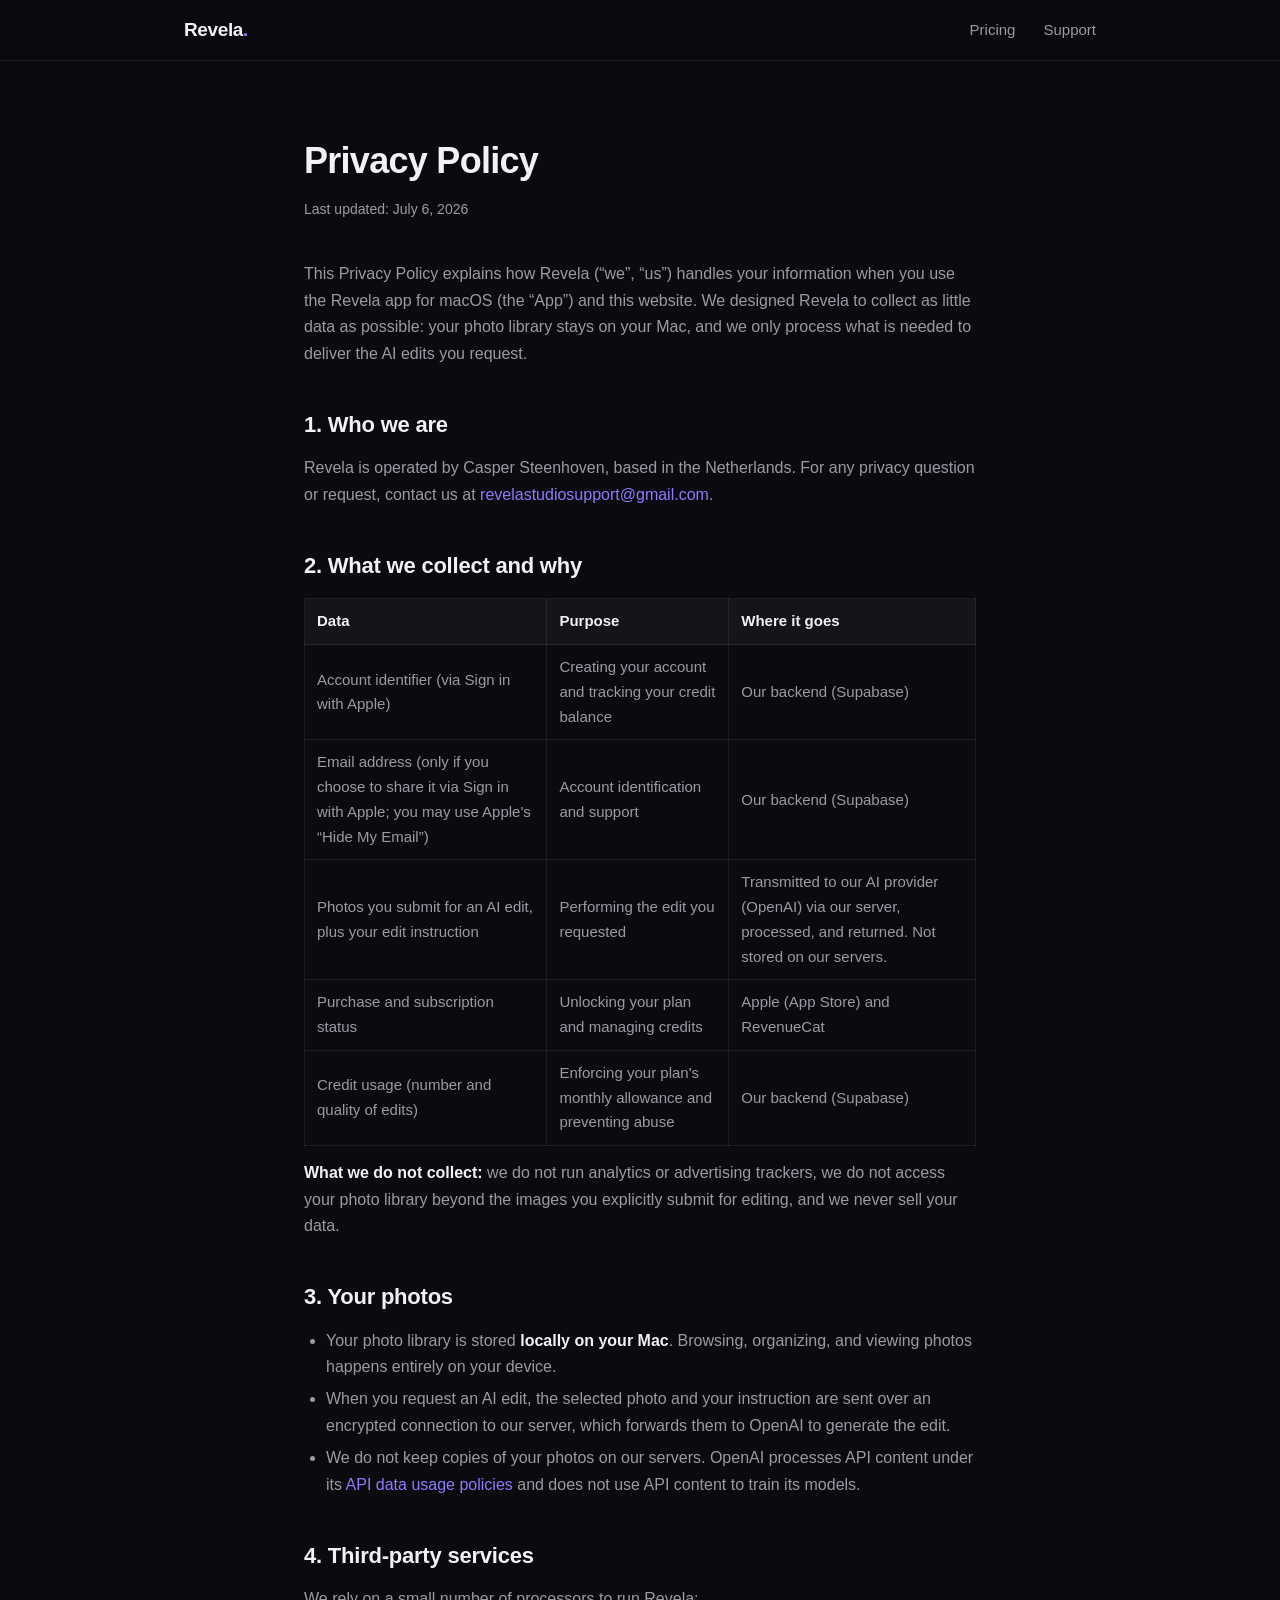
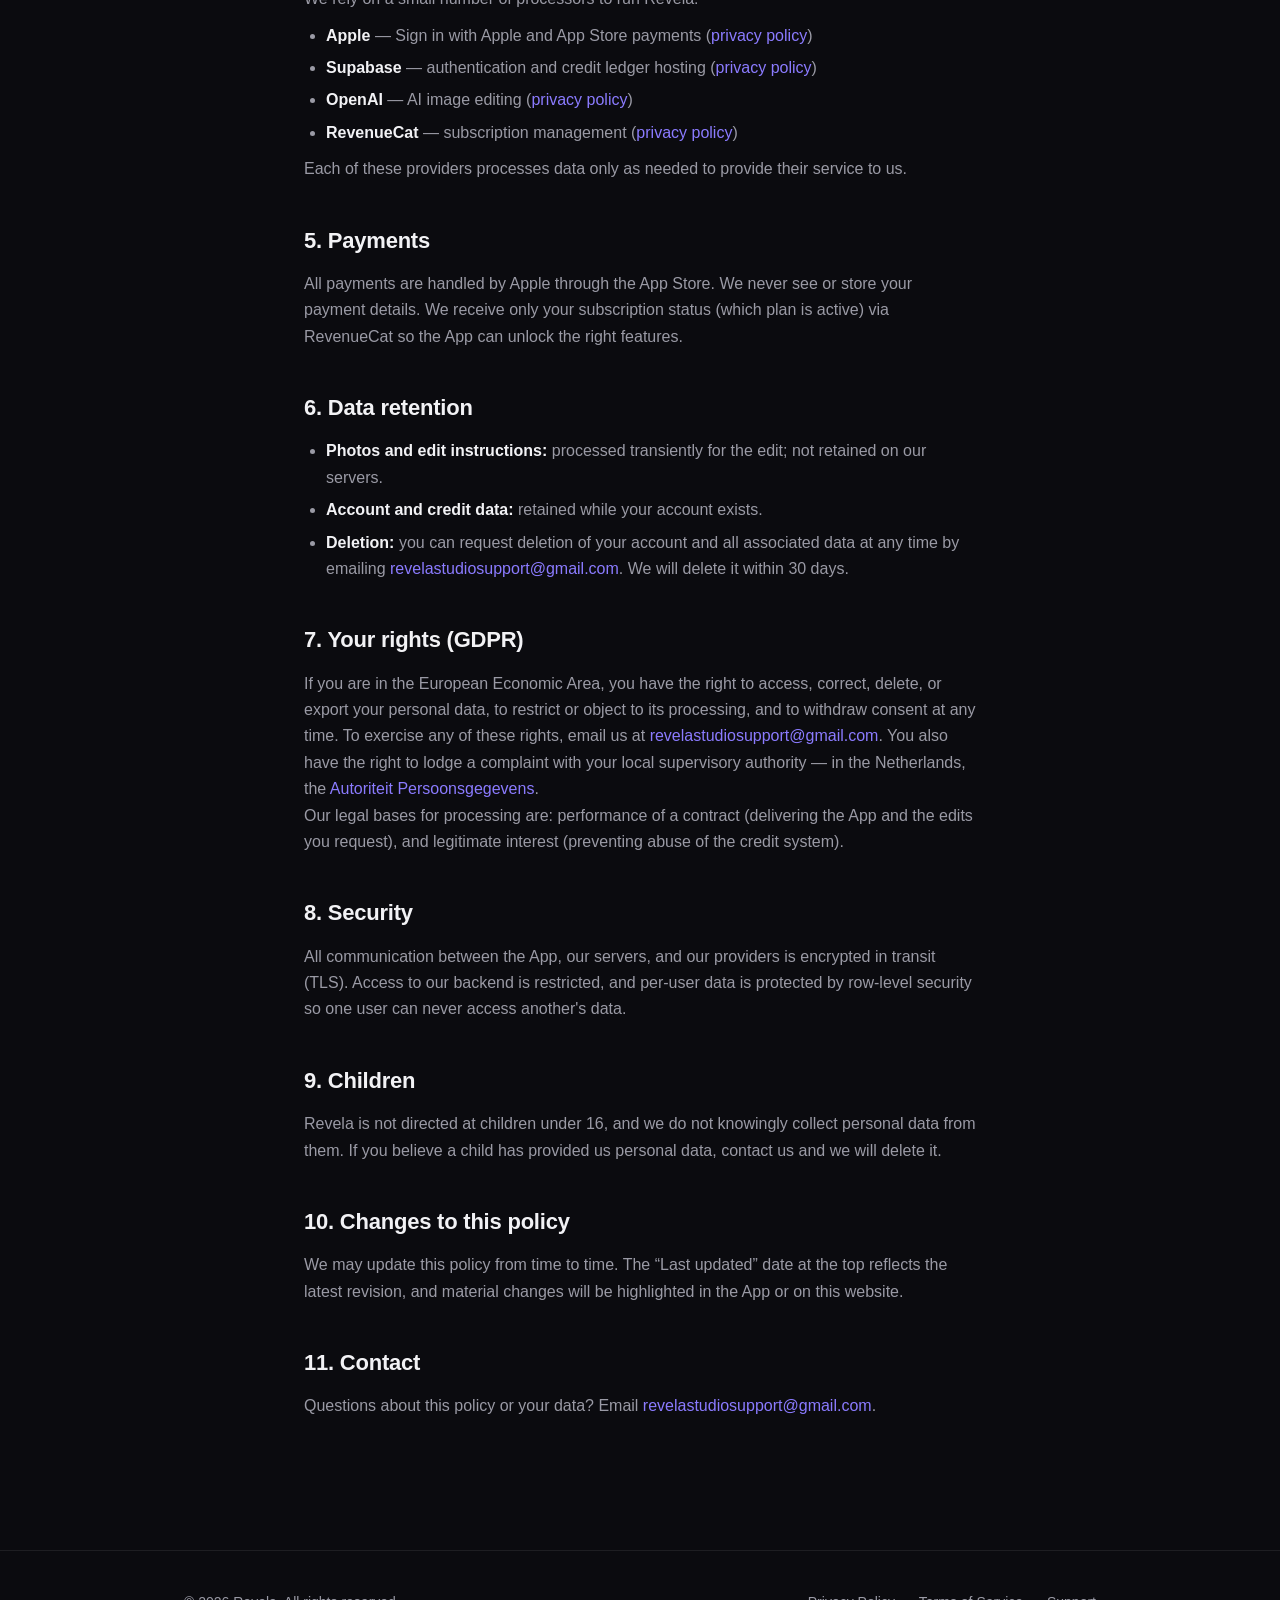
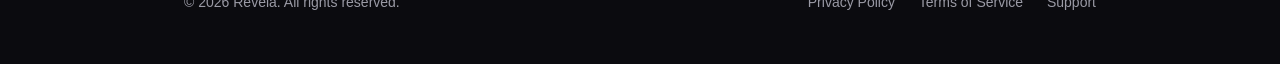
==== privacy.html @ b55bc23b "Revela marketing site + privacy, terms, support pages Co-Authored-By: Claude Fable 5 <noreply@anthro" ====
<!DOCTYPE html>
<html lang="en">
<head>
  <meta charset="UTF-8">
  <meta name="viewport" content="width=device-width, initial-scale=1.0">
  <title>Privacy Policy — Revela</title>
  <meta name="description" content="Privacy Policy for Revela, the AI photo editor for Mac.">
  <link rel="stylesheet" href="style.css">
</head>
<body>

<nav>
  <div class="wrap">
    <a class="brand" href="index.html">Revela<span>.</span></a>
    <div class="links">
      <a href="index.html#pricing">Pricing</a>
      <a href="support.html">Support</a>
    </div>
  </div>
</nav>

<main class="legal">
  <h1>Privacy Policy</h1>
  <p class="updated">Last updated: July 6, 2026</p>

  <p>This Privacy Policy explains how Revela (“we”, “us”) handles your information when you use the Revela app for macOS (the “App”) and this website. We designed Revela to collect as little data as possible: your photo library stays on your Mac, and we only process what is needed to deliver the AI edits you request.</p>

  <h2>1. Who we are</h2>
  <p>Revela is operated by Casper Steenhoven, based in the Netherlands. For any privacy question or request, contact us at <a href="mailto:revelastudiosupport@gmail.com">revelastudiosupport@gmail.com</a>.</p>

  <h2>2. What we collect and why</h2>
  <table>
    <tr><th>Data</th><th>Purpose</th><th>Where it goes</th></tr>
    <tr>
      <td>Account identifier (via Sign in with Apple)</td>
      <td>Creating your account and tracking your credit balance</td>
      <td>Our backend (Supabase)</td>
    </tr>
    <tr>
      <td>Email address (only if you choose to share it via Sign in with Apple; you may use Apple's “Hide My Email”)</td>
      <td>Account identification and support</td>
      <td>Our backend (Supabase)</td>
    </tr>
    <tr>
      <td>Photos you submit for an AI edit, plus your edit instruction</td>
      <td>Performing the edit you requested</td>
      <td>Transmitted to our AI provider (OpenAI) via our server, processed, and returned. Not stored on our servers.</td>
    </tr>
    <tr>
      <td>Purchase and subscription status</td>
      <td>Unlocking your plan and managing credits</td>
      <td>Apple (App Store) and RevenueCat</td>
    </tr>
    <tr>
      <td>Credit usage (number and quality of edits)</td>
      <td>Enforcing your plan's monthly allowance and preventing abuse</td>
      <td>Our backend (Supabase)</td>
    </tr>
  </table>

  <p><strong>What we do not collect:</strong> we do not run analytics or advertising trackers, we do not access your photo library beyond the images you explicitly submit for editing, and we never sell your data.</p>

  <h2>3. Your photos</h2>
  <ul>
    <li>Your photo library is stored <strong>locally on your Mac</strong>. Browsing, organizing, and viewing photos happens entirely on your device.</li>
    <li>When you request an AI edit, the selected photo and your instruction are sent over an encrypted connection to our server, which forwards them to OpenAI to generate the edit.</li>
    <li>We do not keep copies of your photos on our servers. OpenAI processes API content under its <a href="https://openai.com/policies/api-data-usage-policies" rel="noopener">API data usage policies</a> and does not use API content to train its models.</li>
  </ul>

  <h2>4. Third-party services</h2>
  <p>We rely on a small number of processors to run Revela:</p>
  <ul>
    <li><strong>Apple</strong> — Sign in with Apple and App Store payments (<a href="https://www.apple.com/legal/privacy/" rel="noopener">privacy policy</a>)</li>
    <li><strong>Supabase</strong> — authentication and credit ledger hosting (<a href="https://supabase.com/privacy" rel="noopener">privacy policy</a>)</li>
    <li><strong>OpenAI</strong> — AI image editing (<a href="https://openai.com/policies/privacy-policy" rel="noopener">privacy policy</a>)</li>
    <li><strong>RevenueCat</strong> — subscription management (<a href="https://www.revenuecat.com/privacy" rel="noopener">privacy policy</a>)</li>
  </ul>
  <p>Each of these providers processes data only as needed to provide their service to us.</p>

  <h2>5. Payments</h2>
  <p>All payments are handled by Apple through the App Store. We never see or store your payment details. We receive only your subscription status (which plan is active) via RevenueCat so the App can unlock the right features.</p>

  <h2>6. Data retention</h2>
  <ul>
    <li><strong>Photos and edit instructions:</strong> processed transiently for the edit; not retained on our servers.</li>
    <li><strong>Account and credit data:</strong> retained while your account exists.</li>
    <li><strong>Deletion:</strong> you can request deletion of your account and all associated data at any time by emailing <a href="mailto:revelastudiosupport@gmail.com">revelastudiosupport@gmail.com</a>. We will delete it within 30 days.</li>
  </ul>

  <h2>7. Your rights (GDPR)</h2>
  <p>If you are in the European Economic Area, you have the right to access, correct, delete, or export your personal data, to restrict or object to its processing, and to withdraw consent at any time. To exercise any of these rights, email us at <a href="mailto:revelastudiosupport@gmail.com">revelastudiosupport@gmail.com</a>. You also have the right to lodge a complaint with your local supervisory authority — in the Netherlands, the <a href="https://autoriteitpersoonsgegevens.nl" rel="noopener">Autoriteit Persoonsgegevens</a>.</p>
  <p>Our legal bases for processing are: performance of a contract (delivering the App and the edits you request), and legitimate interest (preventing abuse of the credit system).</p>

  <h2>8. Security</h2>
  <p>All communication between the App, our servers, and our providers is encrypted in transit (TLS). Access to our backend is restricted, and per-user data is protected by row-level security so one user can never access another's data.</p>

  <h2>9. Children</h2>
  <p>Revela is not directed at children under 16, and we do not knowingly collect personal data from them. If you believe a child has provided us personal data, contact us and we will delete it.</p>

  <h2>10. Changes to this policy</h2>
  <p>We may update this policy from time to time. The “Last updated” date at the top reflects the latest revision, and material changes will be highlighted in the App or on this website.</p>

  <h2>11. Contact</h2>
  <p>Questions about this policy or your data? Email <a href="mailto:revelastudiosupport@gmail.com">revelastudiosupport@gmail.com</a>.</p>
</main>

<footer>
  <div class="wrap">
    <div>© 2026 Revela. All rights reserved.</div>
    <div>
      <a href="privacy.html">Privacy Policy</a>
      <a href="terms.html">Terms of Service</a>
      <a href="support.html">Support</a>
    </div>
  </div>
</footer>

</body>
</html>
---- style.css ----
/* Revela — marketing site. Calm, premium, dark. */

:root {
  --bg: #0b0b0f;
  --bg-raised: #14141a;
  --border: rgba(255, 255, 255, 0.08);
  --text: #f2f2f5;
  --text-dim: #9a9aa5;
  --accent: #8b7bff;
  --accent-soft: rgba(139, 123, 255, 0.14);
  --radius: 14px;
  --max: 960px;
}

* { margin: 0; padding: 0; box-sizing: border-box; }

html { scroll-behavior: smooth; }

body {
  background: var(--bg);
  color: var(--text);
  font-family: -apple-system, BlinkMacSystemFont, "SF Pro Text", "Segoe UI", Inter, sans-serif;
  font-size: 17px;
  line-height: 1.65;
  -webkit-font-smoothing: antialiased;
}

a { color: var(--accent); text-decoration: none; }
a:hover { text-decoration: underline; }

.wrap { max-width: var(--max); margin: 0 auto; padding: 0 24px; }

/* Nav */
nav {
  position: sticky; top: 0; z-index: 10;
  backdrop-filter: blur(20px);
  background: rgba(11, 11, 15, 0.75);
  border-bottom: 1px solid var(--border);
}
nav .wrap {
  display: flex; align-items: center; justify-content: space-between;
  height: 60px;
}
.brand {
  font-weight: 700; font-size: 19px; letter-spacing: -0.02em;
  color: var(--text);
}
.brand:hover { text-decoration: none; }
.brand span { color: var(--accent); }
nav .links { display: flex; gap: 28px; font-size: 15px; }
nav .links a { color: var(--text-dim); }
nav .links a:hover { color: var(--text); text-decoration: none; }

/* Hero */
.hero { padding: 110px 0 80px; text-align: center; position: relative; overflow: hidden; }
.hero::before {
  content: ""; position: absolute; inset: -40% 0 auto 0; height: 600px;
  background: radial-gradient(ellipse at 50% 0%, var(--accent-soft), transparent 65%);
  pointer-events: none;
}
.hero h1 {
  font-size: clamp(38px, 6vw, 62px);
  font-weight: 800; letter-spacing: -0.03em; line-height: 1.08;
  margin-bottom: 20px; position: relative;
}
.hero h1 em { font-style: normal; color: var(--accent); }
.hero p.lede {
  font-size: 21px; color: var(--text-dim); max-width: 560px;
  margin: 0 auto 36px; position: relative;
}
.cta {
  display: inline-block; padding: 14px 30px; border-radius: 999px;
  background: var(--accent); color: #0b0b0f; font-weight: 600; font-size: 16px;
  transition: transform 0.15s ease, box-shadow 0.15s ease;
  position: relative;
}
.cta:hover { text-decoration: none; transform: translateY(-1px); box-shadow: 0 8px 30px var(--accent-soft); }
.cta.ghost {
  background: transparent; color: var(--text);
  border: 1px solid var(--border); margin-left: 12px;
}
.hero .note { margin-top: 18px; font-size: 14px; color: var(--text-dim); position: relative; }

/* Sections */
section { padding: 72px 0; }
section h2 {
  font-size: 32px; font-weight: 700; letter-spacing: -0.02em;
  text-align: center; margin-bottom: 12px;
}
section .sub {
  text-align: center; color: var(--text-dim); max-width: 540px;
  margin: 0 auto 48px;
}

/* Feature grid */
.grid { display: grid; grid-template-columns: repeat(3, 1fr); gap: 18px; }
@media (max-width: 760px) { .grid { grid-template-columns: 1fr; } }
.card {
  background: var(--bg-raised); border: 1px solid var(--border);
  border-radius: var(--radius); padding: 26px;
}
.card .icon { font-size: 26px; margin-bottom: 12px; }
.card h3 { font-size: 17px; font-weight: 600; margin-bottom: 6px; }
.card p { font-size: 15px; color: var(--text-dim); }

/* How it works */
.steps { display: grid; grid-template-columns: repeat(3, 1fr); gap: 18px; counter-reset: step; }
@media (max-width: 760px) { .steps { grid-template-columns: 1fr; } }
.step {
  padding: 26px; border-radius: var(--radius);
  border: 1px solid var(--border);
}
.step::before {
  counter-increment: step; content: counter(step);
  display: inline-flex; align-items: center; justify-content: center;
  width: 30px; height: 30px; border-radius: 999px;
  background: var(--accent-soft); color: var(--accent);
  font-weight: 700; font-size: 14px; margin-bottom: 14px;
}
.step h3 { font-size: 17px; margin-bottom: 6px; }
.step p { font-size: 15px; color: var(--text-dim); }

/* Pricing */
.plans { display: grid; grid-template-columns: repeat(3, 1fr); gap: 18px; align-items: stretch; }
@media (max-width: 760px) { .plans { grid-template-columns: 1fr; } }
.plan {
  background: var(--bg-raised); border: 1px solid var(--border);
  border-radius: var(--radius); padding: 30px 26px;
  display: flex; flex-direction: column;
}
.plan.featured { border-color: var(--accent); box-shadow: 0 0 40px var(--accent-soft); }
.plan .name { font-weight: 600; font-size: 15px; color: var(--text-dim); text-transform: uppercase; letter-spacing: 0.06em; }
.plan .price { font-size: 36px; font-weight: 800; letter-spacing: -0.02em; margin: 10px 0 2px; }
.plan .per { font-size: 14px; color: var(--text-dim); margin-bottom: 20px; }
.plan ul { list-style: none; flex: 1; }
.plan li { font-size: 15px; color: var(--text-dim); padding: 7px 0; border-top: 1px solid var(--border); }
.plan li::before { content: "✓  "; color: var(--accent); }

/* FAQ */
.faq { max-width: 680px; margin: 0 auto; }
.faq details {
  border: 1px solid var(--border); border-radius: var(--radius);
  padding: 18px 22px; margin-bottom: 10px; background: var(--bg-raised);
}
.faq summary { cursor: pointer; font-weight: 600; font-size: 16px; }
.faq details p { margin-top: 10px; color: var(--text-dim); font-size: 15px; }

/* Legal pages */
.legal { max-width: 720px; margin: 0 auto; padding: 70px 24px 90px; }
.legal h1 { font-size: 36px; letter-spacing: -0.02em; margin-bottom: 8px; }
.legal .updated { color: var(--text-dim); font-size: 14px; margin-bottom: 40px; }
.legal h2 { font-size: 22px; margin: 40px 0 12px; letter-spacing: -0.01em; }
.legal p, .legal li { color: var(--text-dim); font-size: 16px; }
.legal ul { padding-left: 22px; margin: 10px 0; }
.legal li { margin: 6px 0; }
.legal strong { color: var(--text); }
.legal table { width: 100%; border-collapse: collapse; margin: 14px 0; font-size: 15px; }
.legal th, .legal td { text-align: left; padding: 10px 12px; border: 1px solid var(--border); color: var(--text-dim); }
.legal th { color: var(--text); background: var(--bg-raised); }

/* Footer */
footer { border-top: 1px solid var(--border); padding: 40px 0 50px; margin-top: 40px; }
footer .wrap { display: flex; justify-content: space-between; flex-wrap: wrap; gap: 16px; font-size: 14px; color: var(--text-dim); }
footer a { color: var(--text-dim); margin-left: 20px; }
footer a:first-child { margin-left: 0; }
footer a:hover { color: var(--text); }
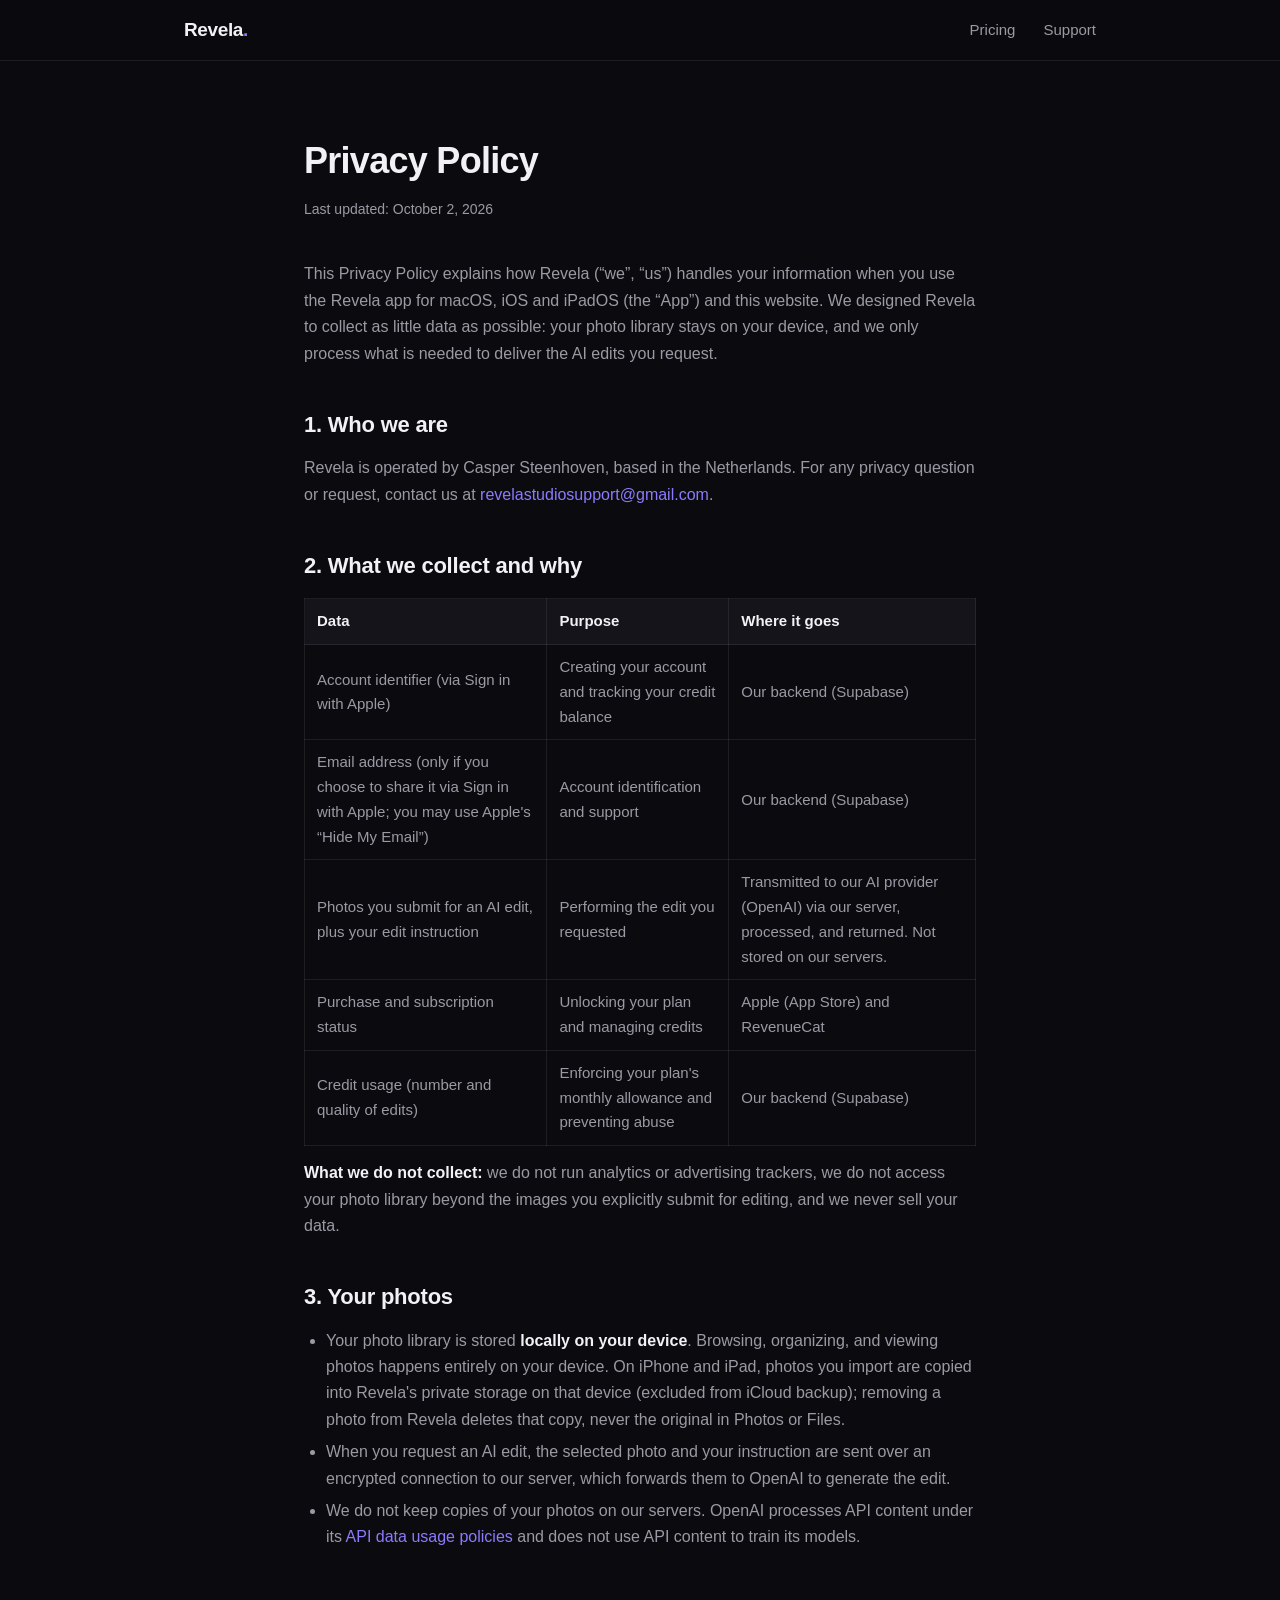
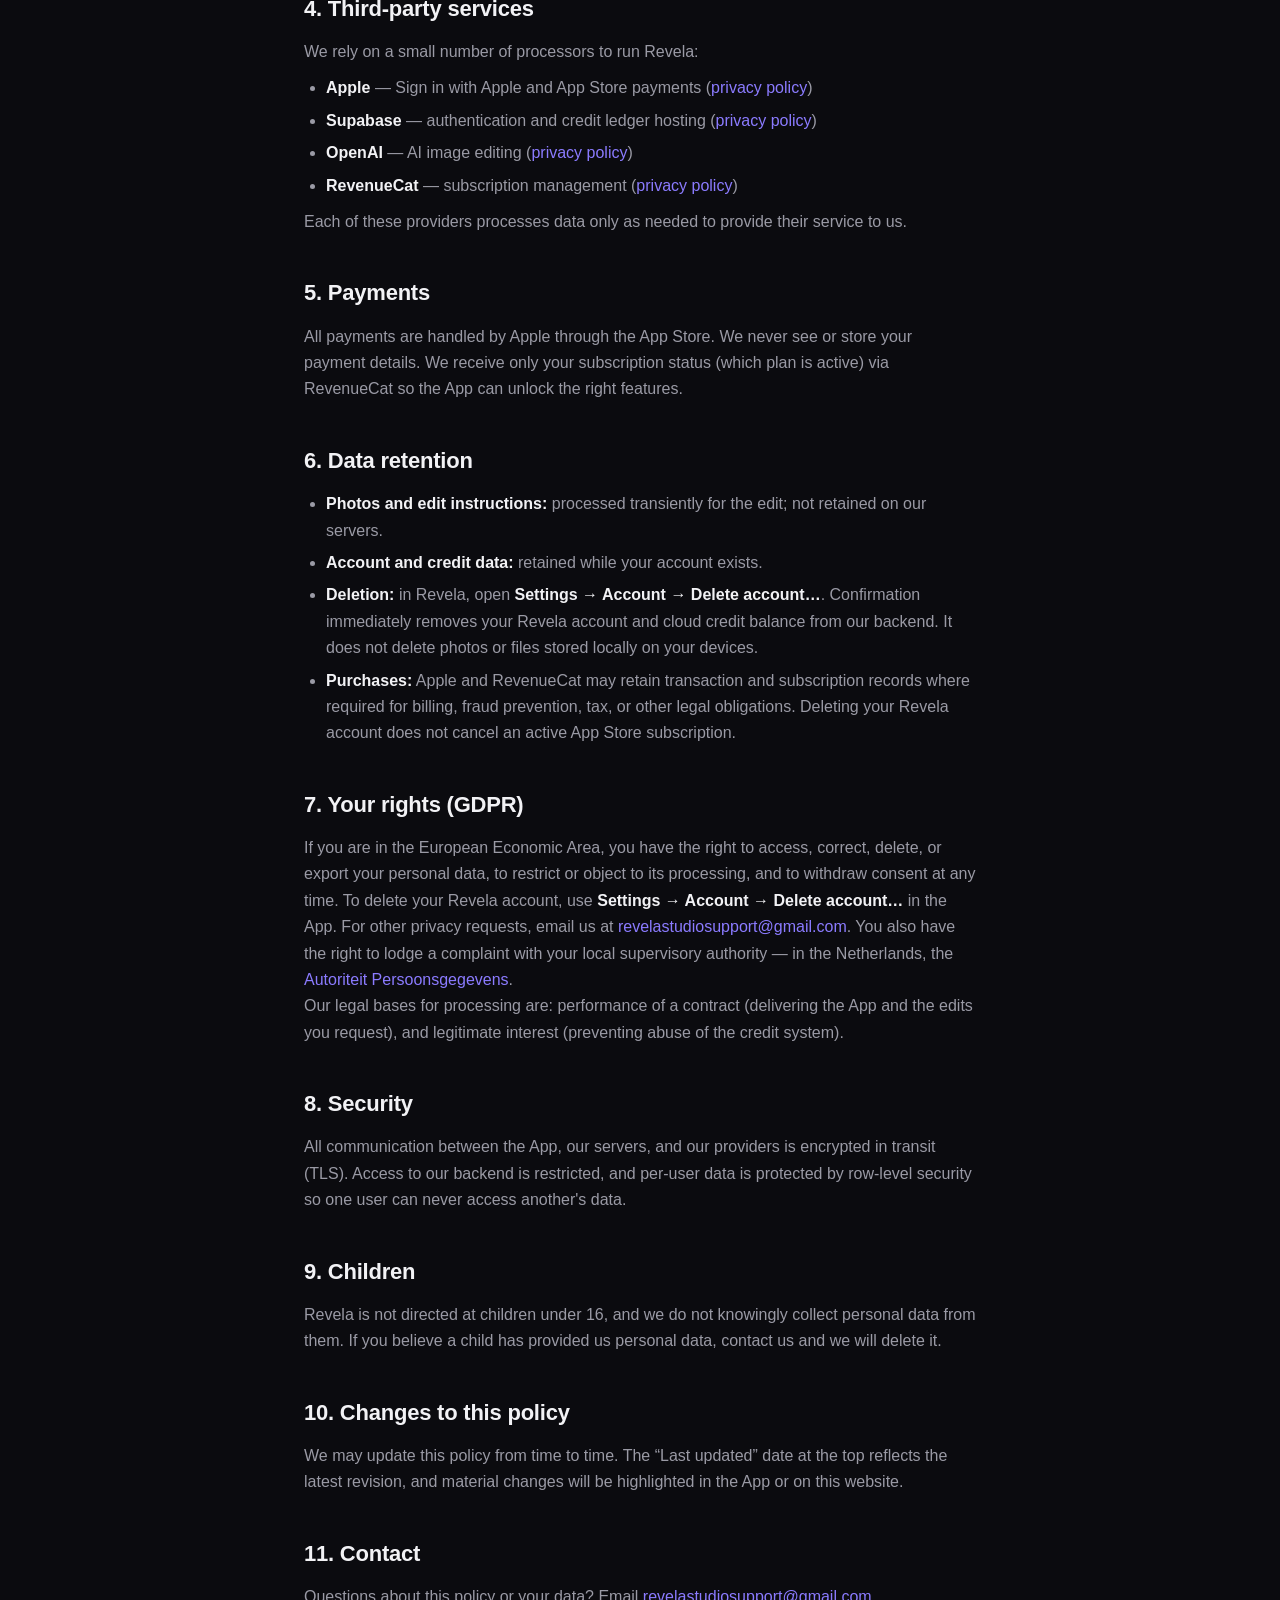
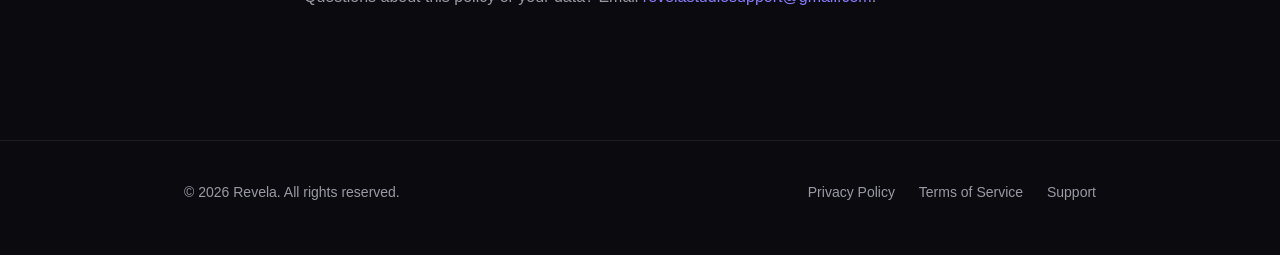
==== commit 161fef45: "iPhone and iPad, weekly credits, fair use, in-app account deletion Co-Authored-By: Claude Opus 5.5 <" ====
--- a/privacy.html
+++ b/privacy.html
@@ -4,7 +4,7 @@
   <meta charset="UTF-8">
   <meta name="viewport" content="width=device-width, initial-scale=1.0">
   <title>Privacy Policy — Revela</title>
-  <meta name="description" content="Privacy Policy for Revela, the AI photo editor for Mac.">
+  <meta name="description" content="Privacy Policy for Revela, the AI photo editor for Mac, iPhone and iPad.">
   <link rel="stylesheet" href="style.css">
 </head>
 <body>
@@ -21,9 +21,9 @@
 
 <main class="legal">
   <h1>Privacy Policy</h1>
-  <p class="updated">Last updated: July 6, 2026</p>
+  <p class="updated">Last updated: October 2, 2026</p>
 
-  <p>This Privacy Policy explains how Revela (“we”, “us”) handles your information when you use the Revela app for macOS (the “App”) and this website. We designed Revela to collect as little data as possible: your photo library stays on your Mac, and we only process what is needed to deliver the AI edits you request.</p>
+  <p>This Privacy Policy explains how Revela (“we”, “us”) handles your information when you use the Revela app for macOS, iOS and iPadOS (the “App”) and this website. We designed Revela to collect as little data as possible: your photo library stays on your device, and we only process what is needed to deliver the AI edits you request.</p>
 
   <h2>1. Who we are</h2>
   <p>Revela is operated by Casper Steenhoven, based in the Netherlands. For any privacy question or request, contact us at <a href="mailto:revelastudiosupport@gmail.com">revelastudiosupport@gmail.com</a>.</p>
@@ -62,7 +62,7 @@
 
   <h2>3. Your photos</h2>
   <ul>
-    <li>Your photo library is stored <strong>locally on your Mac</strong>. Browsing, organizing, and viewing photos happens entirely on your device.</li>
+    <li>Your photo library is stored <strong>locally on your device</strong>. Browsing, organizing, and viewing photos happens entirely on your device. On iPhone and iPad, photos you import are copied into Revela's private storage on that device (excluded from iCloud backup); removing a photo from Revela deletes that copy, never the original in Photos or Files.</li>
     <li>When you request an AI edit, the selected photo and your instruction are sent over an encrypted connection to our server, which forwards them to OpenAI to generate the edit.</li>
     <li>We do not keep copies of your photos on our servers. OpenAI processes API content under its <a href="https://openai.com/policies/api-data-usage-policies" rel="noopener">API data usage policies</a> and does not use API content to train its models.</li>
   </ul>
@@ -84,11 +84,12 @@
   <ul>
     <li><strong>Photos and edit instructions:</strong> processed transiently for the edit; not retained on our servers.</li>
     <li><strong>Account and credit data:</strong> retained while your account exists.</li>
-    <li><strong>Deletion:</strong> you can request deletion of your account and all associated data at any time by emailing <a href="mailto:revelastudiosupport@gmail.com">revelastudiosupport@gmail.com</a>. We will delete it within 30 days.</li>
+    <li><strong>Deletion:</strong> in Revela, open <strong>Settings → Account → Delete account…</strong>. Confirmation immediately removes your Revela account and cloud credit balance from our backend. It does not delete photos or files stored locally on your devices.</li>
+    <li><strong>Purchases:</strong> Apple and RevenueCat may retain transaction and subscription records where required for billing, fraud prevention, tax, or other legal obligations. Deleting your Revela account does not cancel an active App Store subscription.</li>
   </ul>
 
   <h2>7. Your rights (GDPR)</h2>
-  <p>If you are in the European Economic Area, you have the right to access, correct, delete, or export your personal data, to restrict or object to its processing, and to withdraw consent at any time. To exercise any of these rights, email us at <a href="mailto:revelastudiosupport@gmail.com">revelastudiosupport@gmail.com</a>. You also have the right to lodge a complaint with your local supervisory authority — in the Netherlands, the <a href="https://autoriteitpersoonsgegevens.nl" rel="noopener">Autoriteit Persoonsgegevens</a>.</p>
+  <p>If you are in the European Economic Area, you have the right to access, correct, delete, or export your personal data, to restrict or object to its processing, and to withdraw consent at any time. To delete your Revela account, use <strong>Settings → Account → Delete account…</strong> in the App. For other privacy requests, email us at <a href="mailto:revelastudiosupport@gmail.com">revelastudiosupport@gmail.com</a>. You also have the right to lodge a complaint with your local supervisory authority — in the Netherlands, the <a href="https://autoriteitpersoonsgegevens.nl" rel="noopener">Autoriteit Persoonsgegevens</a>.</p>
   <p>Our legal bases for processing are: performance of a contract (delivering the App and the edits you request), and legitimate interest (preventing abuse of the credit system).</p>
 
   <h2>8. Security</h2>
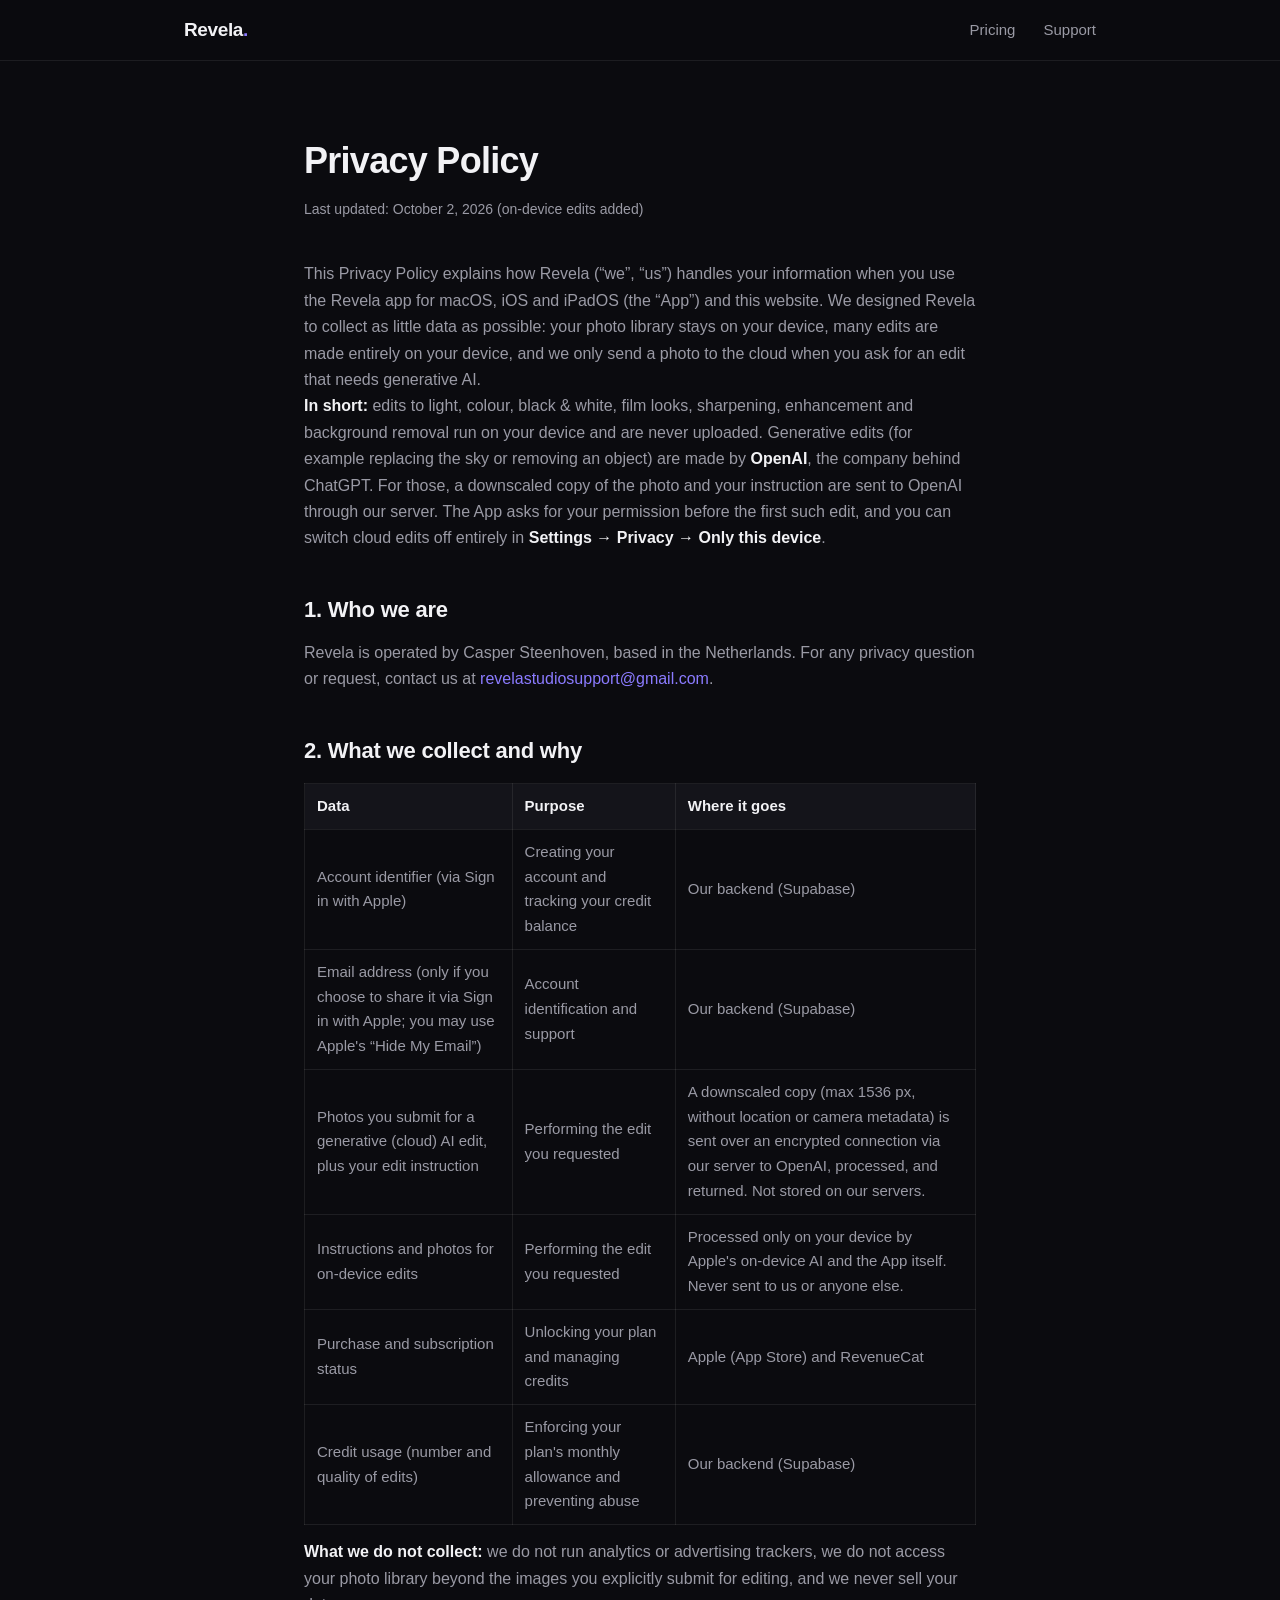
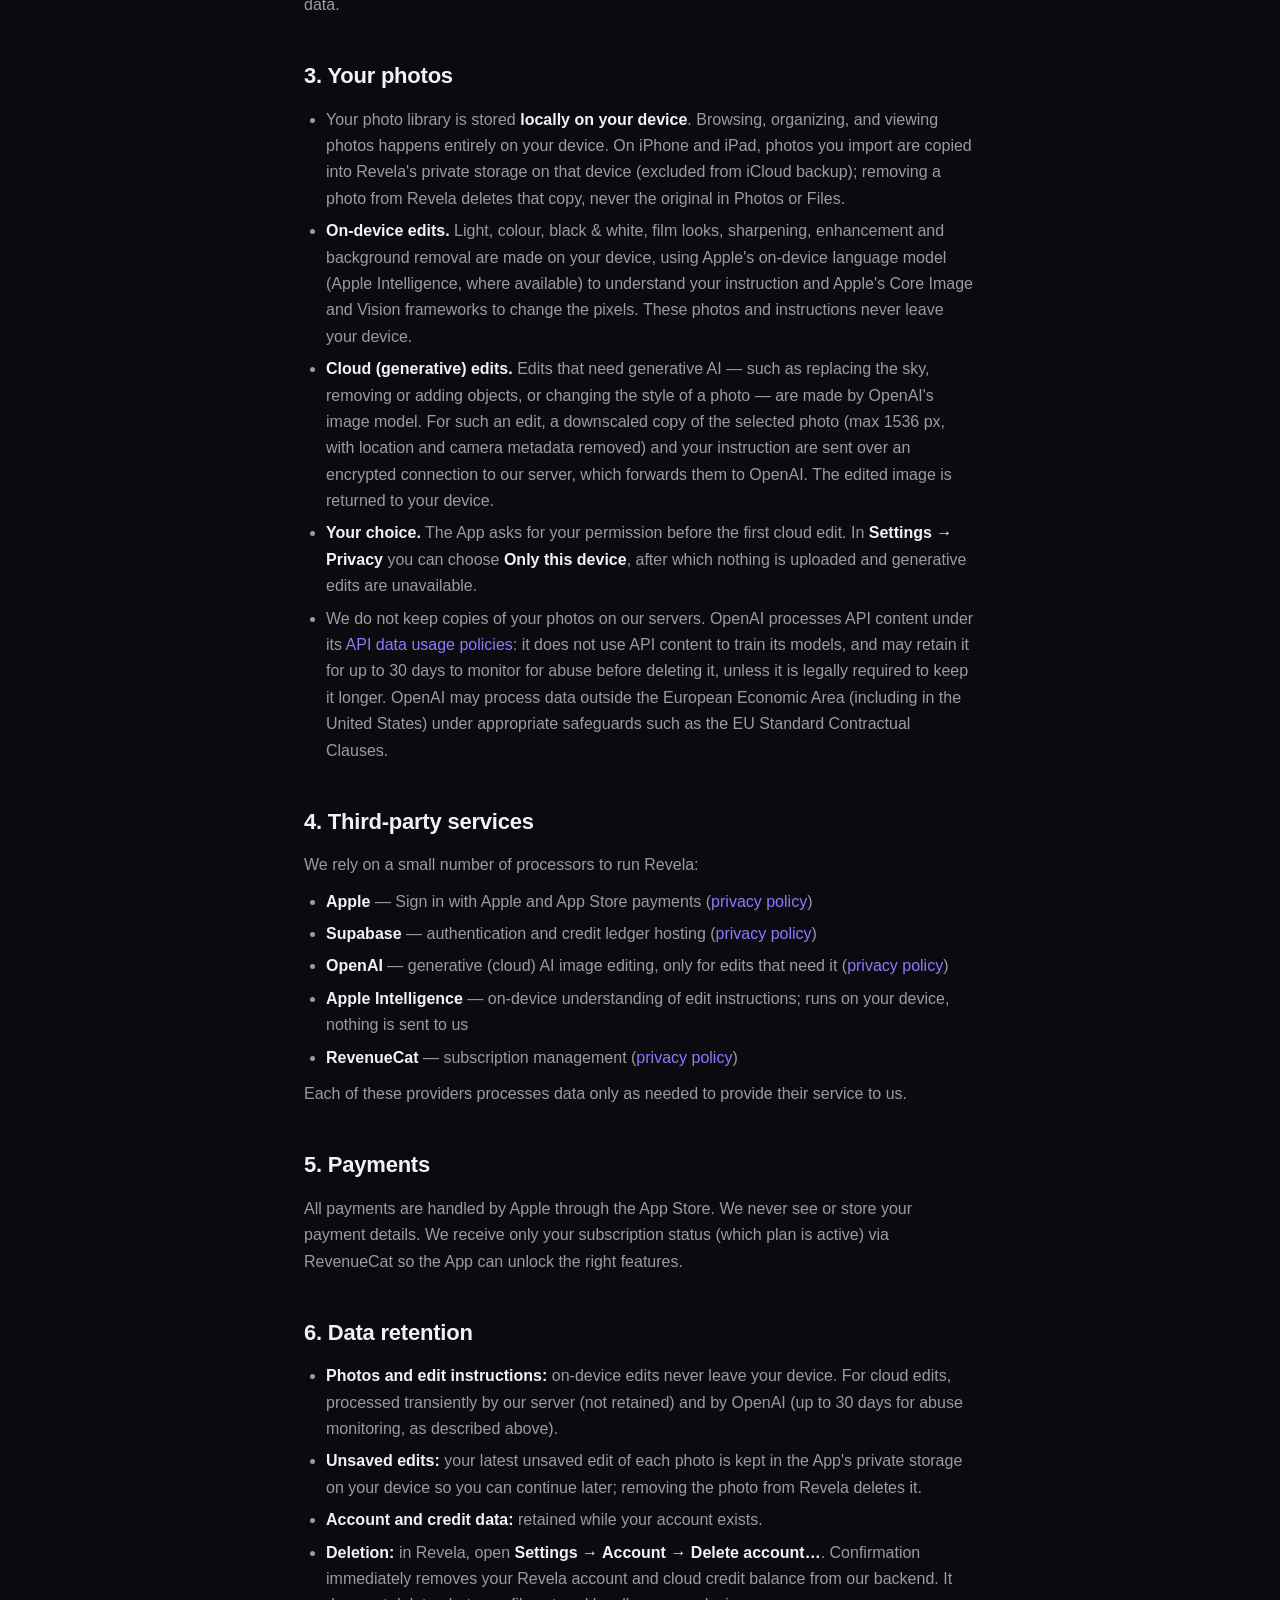
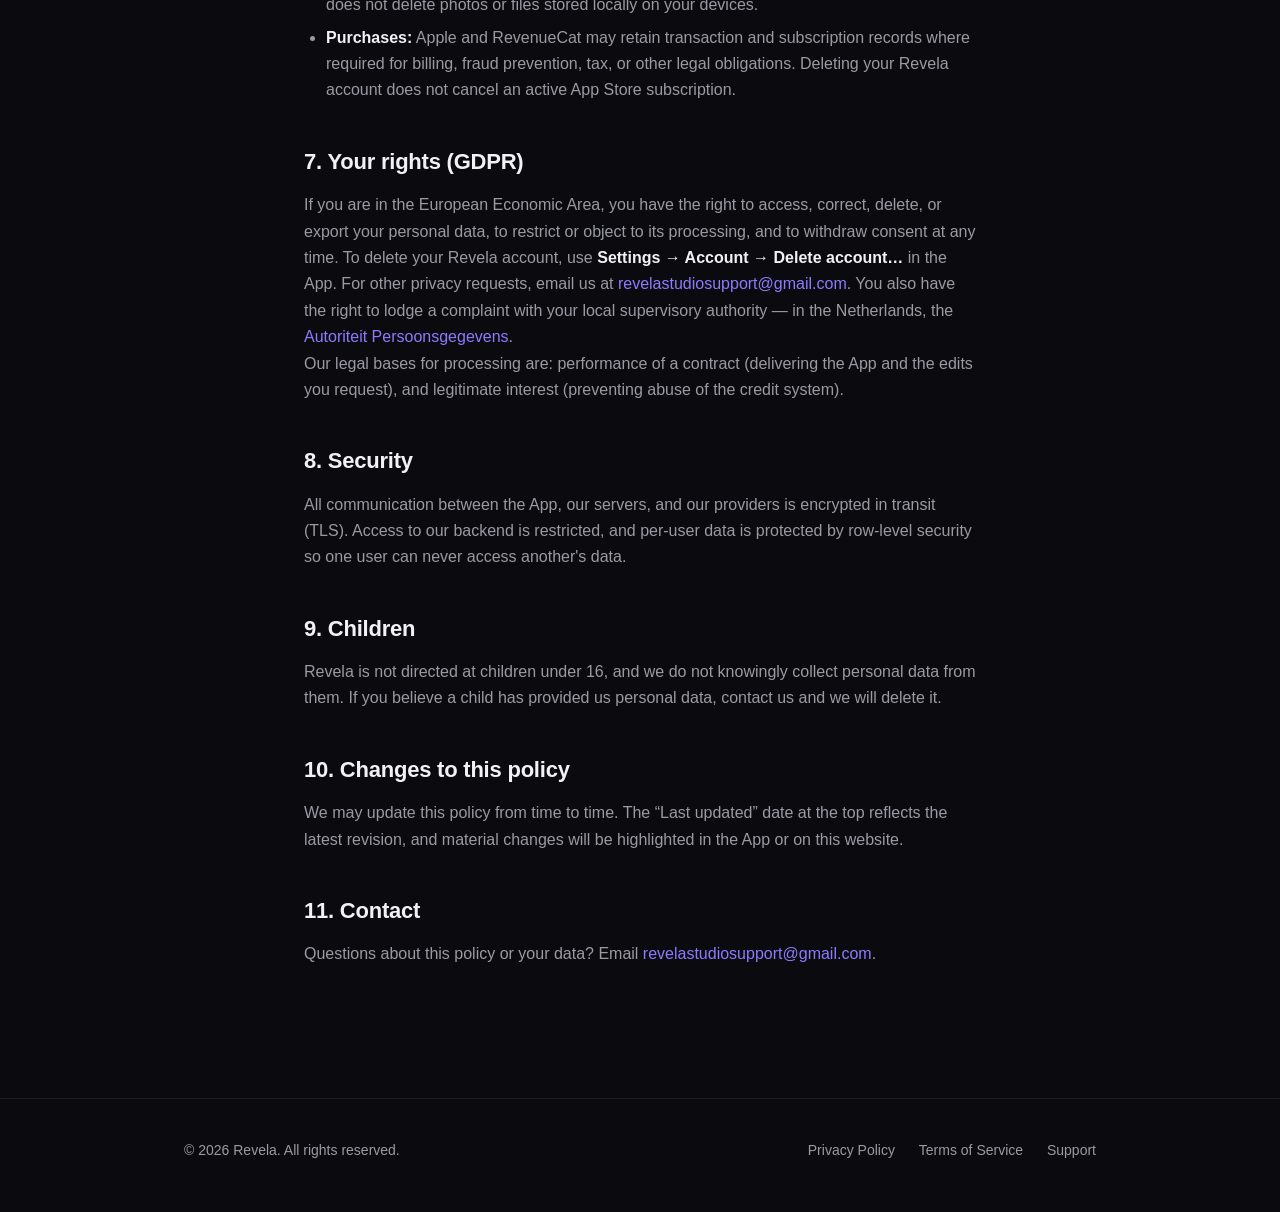
==== commit 3861fc4e: "Privacy: on-device edits, and plainly name OpenAI for cloud edits Co-Authored-By: Claude Opus 5.5 <n" ====
--- a/privacy.html
+++ b/privacy.html
@@ -21,9 +21,11 @@
 
 <main class="legal">
   <h1>Privacy Policy</h1>
-  <p class="updated">Last updated: October 2, 2026</p>
+  <p class="updated">Last updated: October 2, 2026 (on-device edits added)</p>
 
-  <p>This Privacy Policy explains how Revela (“we”, “us”) handles your information when you use the Revela app for macOS, iOS and iPadOS (the “App”) and this website. We designed Revela to collect as little data as possible: your photo library stays on your device, and we only process what is needed to deliver the AI edits you request.</p>
+  <p>This Privacy Policy explains how Revela (“we”, “us”) handles your information when you use the Revela app for macOS, iOS and iPadOS (the “App”) and this website. We designed Revela to collect as little data as possible: your photo library stays on your device, many edits are made entirely on your device, and we only send a photo to the cloud when you ask for an edit that needs generative AI.</p>
+
+  <p><strong>In short:</strong> edits to light, colour, black &amp; white, film looks, sharpening, enhancement and background removal run on your device and are never uploaded. Generative edits (for example replacing the sky or removing an object) are made by <strong>OpenAI</strong>, the company behind ChatGPT. For those, a downscaled copy of the photo and your instruction are sent to OpenAI through our server. The App asks for your permission before the first such edit, and you can switch cloud edits off entirely in <strong>Settings → Privacy → Only this device</strong>.</p>
 
   <h2>1. Who we are</h2>
   <p>Revela is operated by Casper Steenhoven, based in the Netherlands. For any privacy question or request, contact us at <a href="mailto:revelastudiosupport@gmail.com">revelastudiosupport@gmail.com</a>.</p>
@@ -42,9 +44,14 @@
       <td>Our backend (Supabase)</td>
     </tr>
     <tr>
-      <td>Photos you submit for an AI edit, plus your edit instruction</td>
+      <td>Photos you submit for a generative (cloud) AI edit, plus your edit instruction</td>
       <td>Performing the edit you requested</td>
-      <td>Transmitted to our AI provider (OpenAI) via our server, processed, and returned. Not stored on our servers.</td>
+      <td>A downscaled copy (max 1536 px, without location or camera metadata) is sent over an encrypted connection via our server to OpenAI, processed, and returned. Not stored on our servers.</td>
+    </tr>
+    <tr>
+      <td>Instructions and photos for on-device edits</td>
+      <td>Performing the edit you requested</td>
+      <td>Processed only on your device by Apple's on-device AI and the App itself. Never sent to us or anyone else.</td>
     </tr>
     <tr>
       <td>Purchase and subscription status</td>
@@ -63,8 +70,10 @@
   <h2>3. Your photos</h2>
   <ul>
     <li>Your photo library is stored <strong>locally on your device</strong>. Browsing, organizing, and viewing photos happens entirely on your device. On iPhone and iPad, photos you import are copied into Revela's private storage on that device (excluded from iCloud backup); removing a photo from Revela deletes that copy, never the original in Photos or Files.</li>
-    <li>When you request an AI edit, the selected photo and your instruction are sent over an encrypted connection to our server, which forwards them to OpenAI to generate the edit.</li>
-    <li>We do not keep copies of your photos on our servers. OpenAI processes API content under its <a href="https://openai.com/policies/api-data-usage-policies" rel="noopener">API data usage policies</a> and does not use API content to train its models.</li>
+    <li><strong>On-device edits.</strong> Light, colour, black &amp; white, film looks, sharpening, enhancement and background removal are made on your device, using Apple's on-device language model (Apple Intelligence, where available) to understand your instruction and Apple's Core Image and Vision frameworks to change the pixels. These photos and instructions never leave your device.</li>
+    <li><strong>Cloud (generative) edits.</strong> Edits that need generative AI — such as replacing the sky, removing or adding objects, or changing the style of a photo — are made by OpenAI's image model. For such an edit, a downscaled copy of the selected photo (max 1536 px, with location and camera metadata removed) and your instruction are sent over an encrypted connection to our server, which forwards them to OpenAI. The edited image is returned to your device.</li>
+    <li><strong>Your choice.</strong> The App asks for your permission before the first cloud edit. In <strong>Settings → Privacy</strong> you can choose <strong>Only this device</strong>, after which nothing is uploaded and generative edits are unavailable.</li>
+    <li>We do not keep copies of your photos on our servers. OpenAI processes API content under its <a href="https://openai.com/policies/api-data-usage-policies" rel="noopener">API data usage policies</a>: it does not use API content to train its models, and may retain it for up to 30 days to monitor for abuse before deleting it, unless it is legally required to keep it longer. OpenAI may process data outside the European Economic Area (including in the United States) under appropriate safeguards such as the EU Standard Contractual Clauses.</li>
   </ul>
 
   <h2>4. Third-party services</h2>
@@ -72,7 +81,8 @@
   <ul>
     <li><strong>Apple</strong> — Sign in with Apple and App Store payments (<a href="https://www.apple.com/legal/privacy/" rel="noopener">privacy policy</a>)</li>
     <li><strong>Supabase</strong> — authentication and credit ledger hosting (<a href="https://supabase.com/privacy" rel="noopener">privacy policy</a>)</li>
-    <li><strong>OpenAI</strong> — AI image editing (<a href="https://openai.com/policies/privacy-policy" rel="noopener">privacy policy</a>)</li>
+    <li><strong>OpenAI</strong> — generative (cloud) AI image editing, only for edits that need it (<a href="https://openai.com/policies/privacy-policy" rel="noopener">privacy policy</a>)</li>
+    <li><strong>Apple Intelligence</strong> — on-device understanding of edit instructions; runs on your device, nothing is sent to us</li>
     <li><strong>RevenueCat</strong> — subscription management (<a href="https://www.revenuecat.com/privacy" rel="noopener">privacy policy</a>)</li>
   </ul>
   <p>Each of these providers processes data only as needed to provide their service to us.</p>
@@ -82,7 +92,8 @@
 
   <h2>6. Data retention</h2>
   <ul>
-    <li><strong>Photos and edit instructions:</strong> processed transiently for the edit; not retained on our servers.</li>
+    <li><strong>Photos and edit instructions:</strong> on-device edits never leave your device. For cloud edits, processed transiently by our server (not retained) and by OpenAI (up to 30 days for abuse monitoring, as described above).</li>
+    <li><strong>Unsaved edits:</strong> your latest unsaved edit of each photo is kept in the App's private storage on your device so you can continue later; removing the photo from Revela deletes it.</li>
     <li><strong>Account and credit data:</strong> retained while your account exists.</li>
     <li><strong>Deletion:</strong> in Revela, open <strong>Settings → Account → Delete account…</strong>. Confirmation immediately removes your Revela account and cloud credit balance from our backend. It does not delete photos or files stored locally on your devices.</li>
     <li><strong>Purchases:</strong> Apple and RevenueCat may retain transaction and subscription records where required for billing, fraud prevention, tax, or other legal obligations. Deleting your Revela account does not cancel an active App Store subscription.</li>
